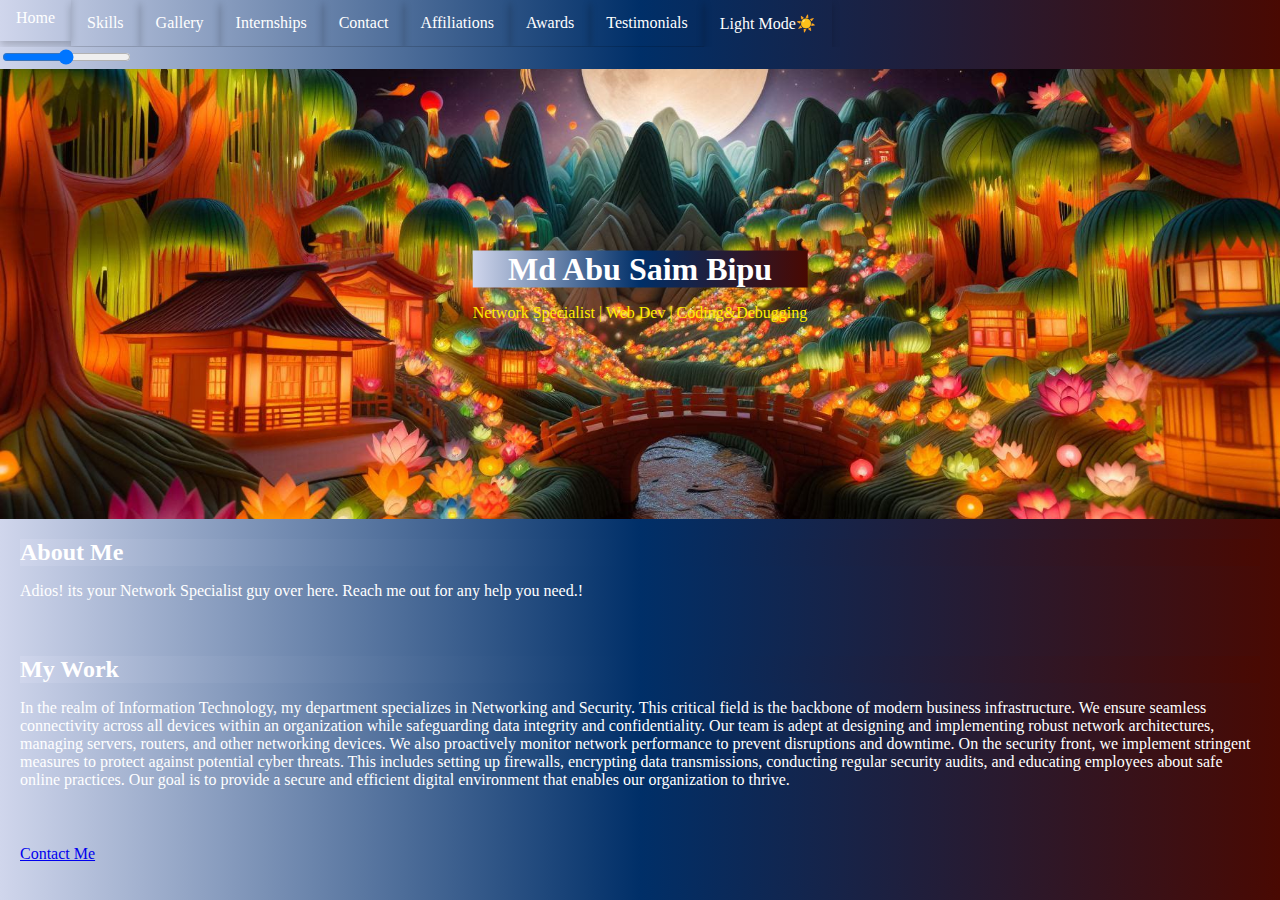
==== index.html @ 4f57c78b "Update and rename home.html to index.html" ====
<!DOCTYPE html>
<html lang="en">
<head>
<meta charset="UTF-8">
<meta name="viewport" content="width=device-width, initial-scale=1.0">
<title>Personal Portfolio</title>
<link rel="stylesheet" href="home.css">
</head>
<body>
<div class="navbar">
  <a href="home.html">Home</a>
  <a href="skills.html">Skills</a>
  <a href="gallery.html">Gallery</a>
  <a href="internships.html">Internships</a>
  <a href="contact.html">Contact</a>
  <a href="Affiliations.html">Affiliations</a>
  <a href="awards.html">Awards</a>
  <a href="testimonials.html">Testimonials</a>
  <a href="lightmode.html">Light Mode☀️</a>
</div>
<div class="slidecontainer">
  <input type="range" min="1" max="100" value="50" class="slider" id="myRange">
</div>
  <div class="hero-image">
    <div class="hero-text">
      <h1>Md Abu Saim Bipu</h1>
      <p>Network Specialist | Web Dev | Coding&Debugging</p>
    </div>
  </div>
  <section id="about">
    <h2>About Me</h2>
    <p>Adios!
      its your Network Specialist guy over here.
    Reach me out for any help you need.!</p>
  </section>
  <section id="portfolio">
    <h2>My Work</h2>
    <p>In the realm of Information Technology, my department specializes in Networking and Security. This critical field is the backbone of modern business infrastructure. We ensure seamless connectivity across all devices within an organization while safeguarding data integrity and confidentiality. Our team is adept at designing and implementing robust network architectures, managing servers, routers, and other networking devices. We also proactively monitor network performance to prevent disruptions and downtime. On the security front, we implement stringent measures to protect against potential cyber threats. This includes setting up firewalls, encrypting data transmissions, conducting regular security audits, and educating employees about safe online practices. Our goal is to provide a secure and efficient digital environment that enables our organization to thrive.</p>
  </section>
  <section id="contact">
    <a href="contact.html">Contact Me</a>  
  </section>
  </body>
  </html>
---- home.css ----
body,.navbar,h1,h2 {
    margin: 0;
    padding: 0;
    font-family: 'Quicksand';
    color: rgb(255, 255, 255);
    background: linear-gradient(to right, rgb(208, 214, 236), rgb(0, 47, 104), rgb(73, 9, 2));
  }
  
  
  .navbar {
    overflow: hidden;
    background-color: #ffffff;
  }
  
  .navbar a {
    float: left;
    display: block;
    color: white;
    text-align: center;
    padding: 14px 16px;
    text-decoration: none;
    transition: transform 0.3s;
    box-shadow: 0 4px 8px 0 rgba(0,0,0,0.2);
  }
  
  .navbar a:hover {
    transform: translateY(-5px);
  }
  

  .hero-image {
    background-image: url('Designer.png'); /* Add your hero image here */
    height: 50vh;
    background-position: center;
    background-repeat: no-repeat;
    background-size: cover;
    position: relative;
  }
  
  .hero-text {
    text-align: center;
    position: absolute;
    top: 50%;
    left: 50%;
    transform: translate(-50%, -50%);
    color: rgb(255, 238, 0);
  }
  
 
  @media screen and (max-width: 600px) {
    .navbar a {
      float: none;
      display: block;
      text-align: left;
    }
  }
  

  h1, h2 {
    font-family: Georgia, 'Times New Roman', Times, serif;
  }
  

  #about {
    padding: 20px;
  }
  

  #portfolio {
    padding: 20px;
  }
  
 
  #contact {
    padding: 20px;
  }

button {
  background-color: #4CAF50; /* Green */
  border: none;
  color: white;
  padding: 15px 32px;
  text-align: center;
  text-decoration: none;
  display: inline-block;
  font-size: 16px;
  margin: 4px 2px;
  cursor: pointer;
}

button:hover {
  background-color: #45a049;
}
button:active{
  background-color: aqua;
}
button:enabled{
  body,.navbar,h1,h2 {
    margin: 0;
    padding: 0;
    font-family: 'Times New Roman', Times, serif;
    color: black;
    background: linear-gradient(to right, rgb(219, 237, 255), rgb(47, 129, 231), rgb(186, 82, 255));
  }
  
  .navbar {
    overflow: hidden;
    background-color: #b8b8b8;
  }
  
  .navbar a {
    float: left;
    display: block;
    color: rgb(0, 0, 0);
    text-align: center;
    padding: 14px 16px;
    text-decoration: none;
    transition: transform 0.3s;
    box-shadow: 0 4px 8px 0 rgba(0,0,0,0.2);
  }
  
  .navbar a:hover {
    transform: translateY(-5px);
  }

  .hero-image {
    background-image: url('Designer.png'); /* Add your hero image here */
    height: 50vh;
    background-position: center;
    background-repeat: no-repeat;
    background-size: cover;
    position: relative;
  }
  
  .hero-text {
    text-align: center;
    position: absolute;
    top: 50%;
    left: 50%;
    transform: translate(-50%, -50%);
    color: white;
  }
  

  @media screen and (max-width: 600px) {
    .navbar a {
      float: none;
      display: block;
      text-align: left;
    }
  }
  
  
  h1, h2 {
    font-family: Georgia, 'Times New Roman', Times, serif;
  }
  
  
  #about {
    padding: 20px;
  }
  

  #portfolio {
    padding: 20px;
  }
  

  #contact {
    padding: 20px;
  }
  
  .slidecontainer {
    width: 100%;
  }
  
  .slider {
    -webkit-animation: none;
    width: 100%;
    height: 25px;
    background: #d3d3d3;
    outline: none;
    opacity: 0.7;
    -webkit-transition: .2s;
    transition: opacity .2s;
  }
  
  .slider:hover {
    opacity: 1;
  }
  
  .slider::-webkit-slider-thumb {
    -webkit-appearance: none;
    appearance: none;
    width: 25px;
    height: 25px;
    background: #04AA6D;
    cursor: pointer;
  }
  
  .slider::-moz-range-thumb {
    width: 25px;
    height: 25px;
    background: #04AA6D;
    cursor: pointer;  
  }
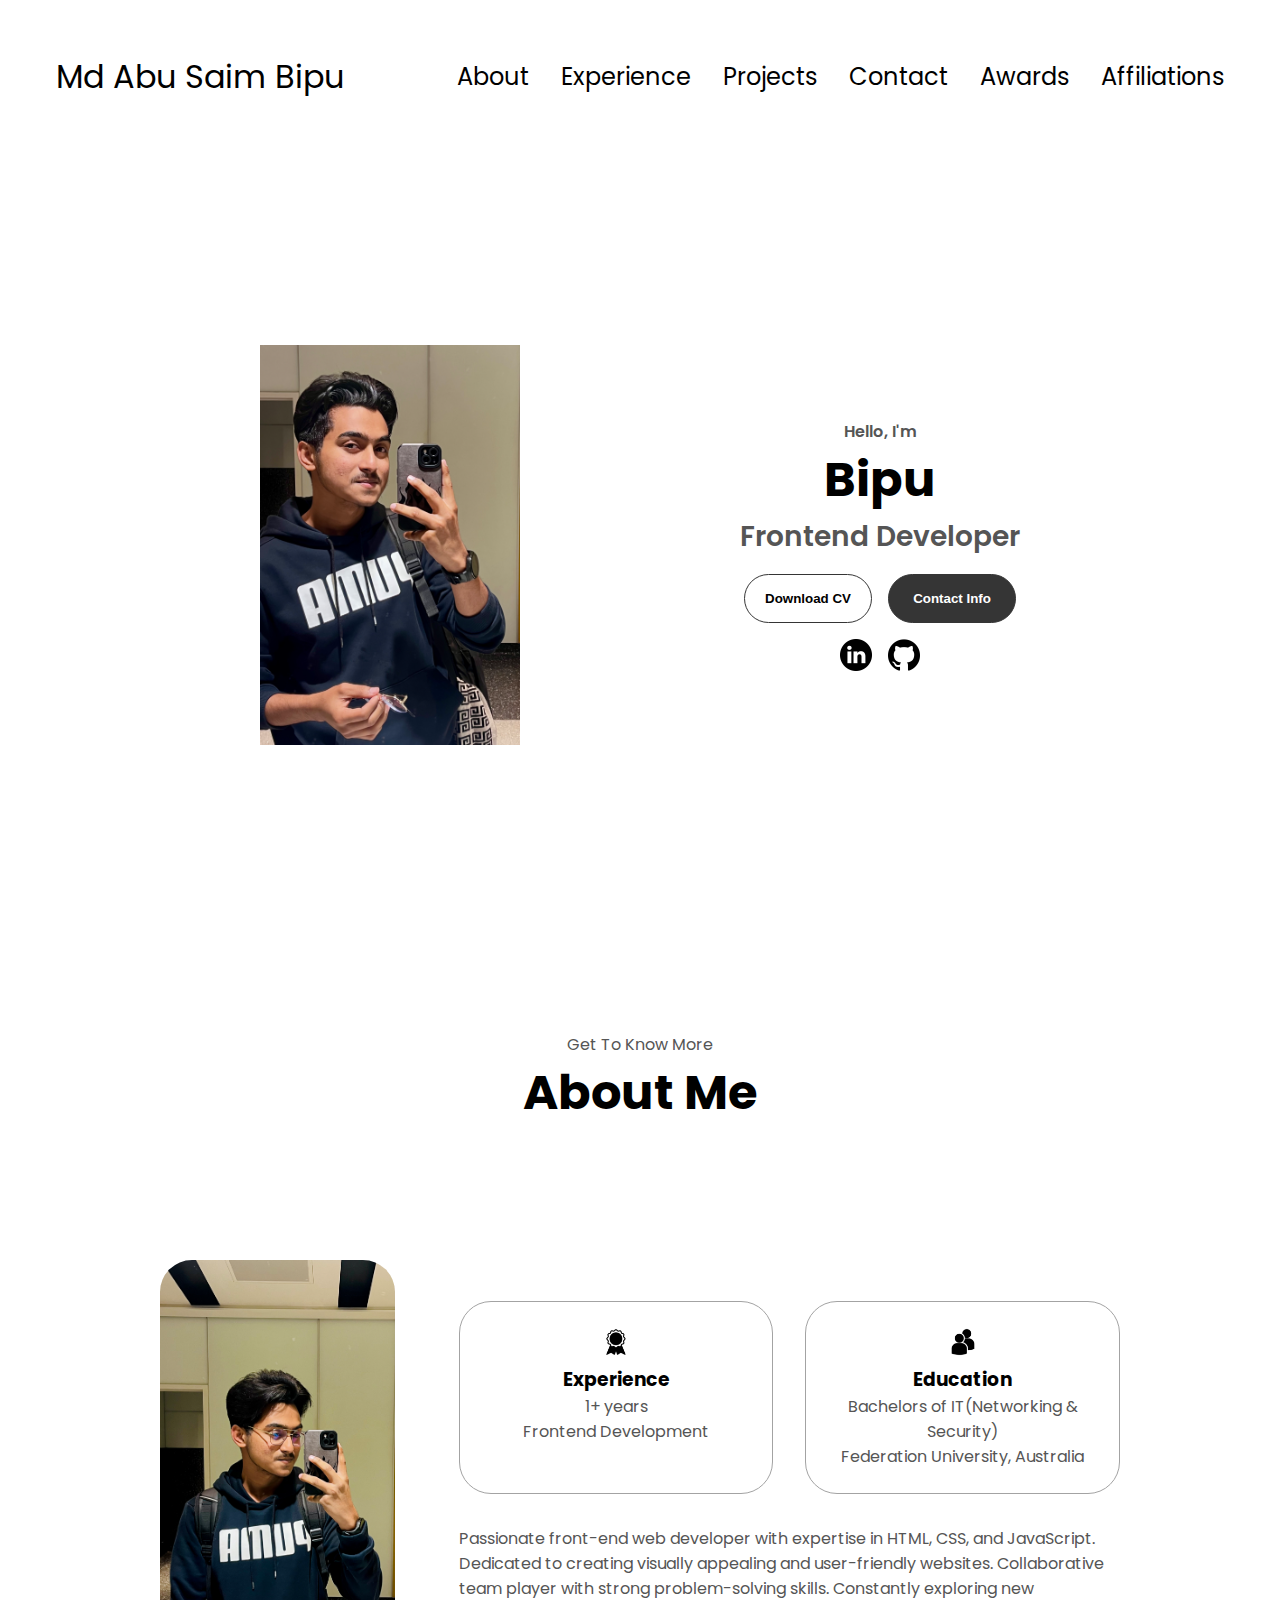
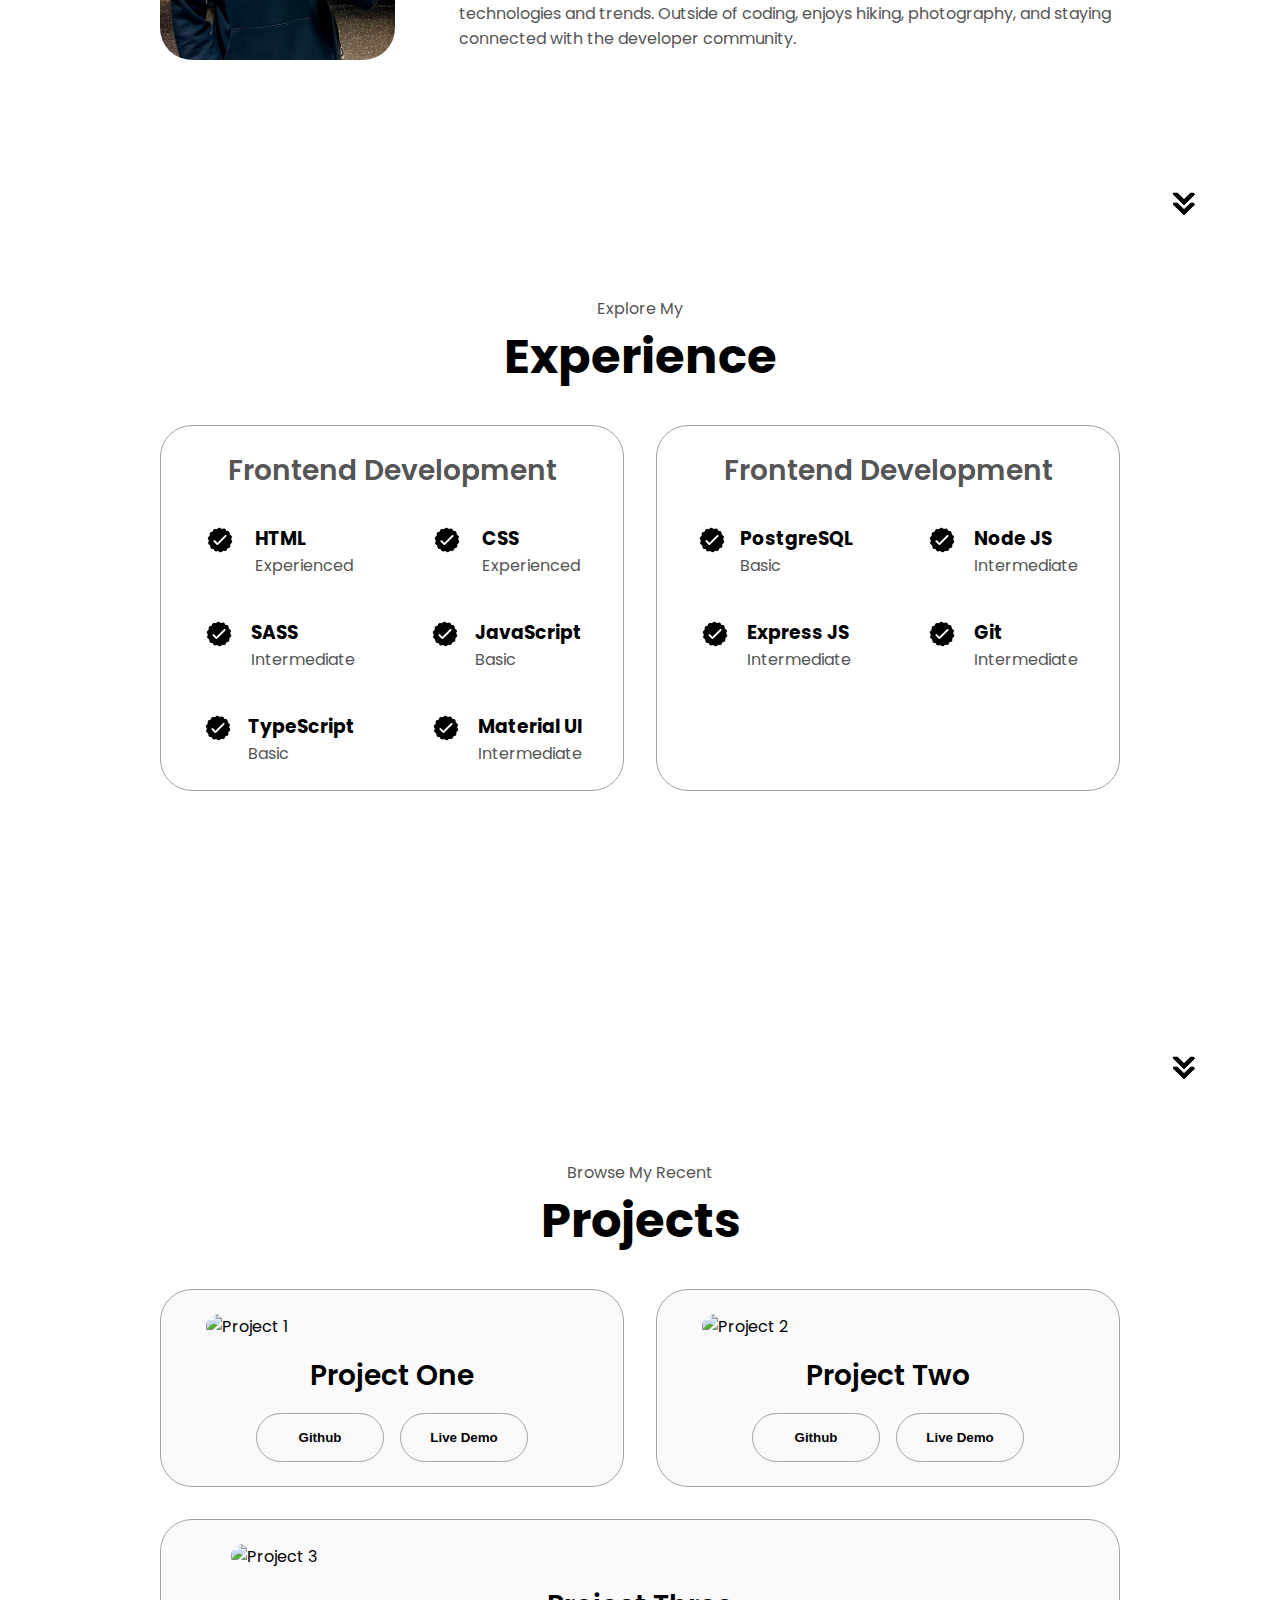
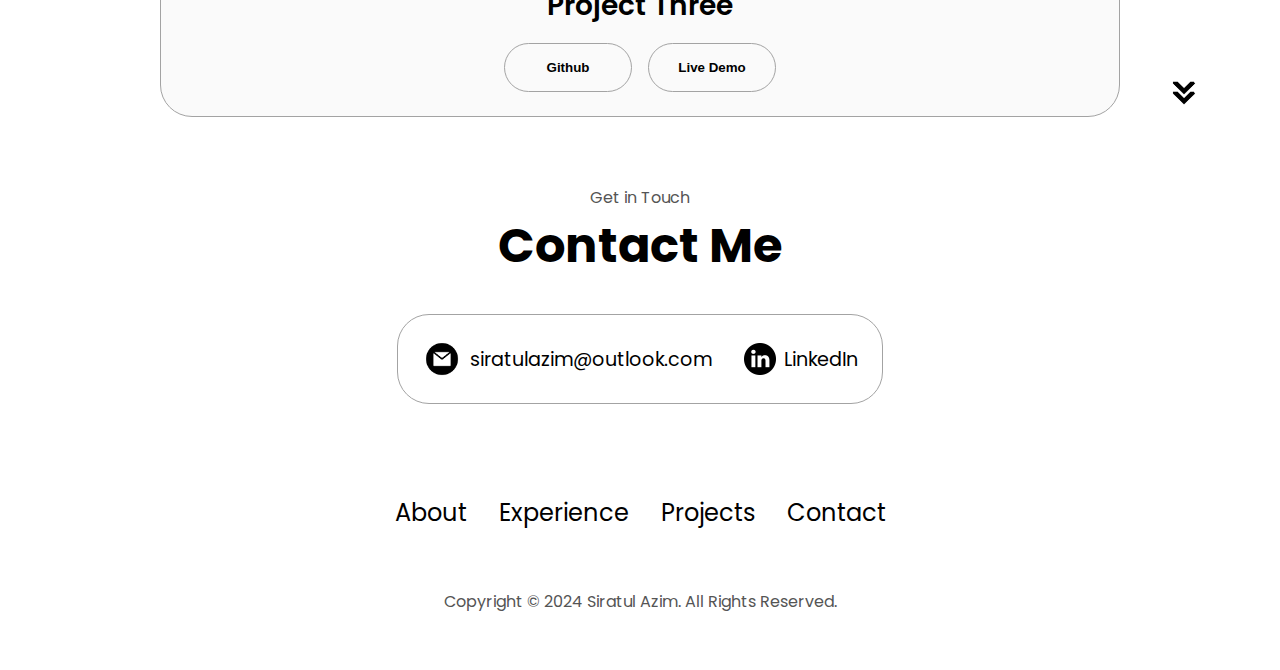
==== commit beb139a5: "Update index.html" ====
--- a/index.html
+++ b/index.html
@@ -1,44 +1,383 @@
 <!DOCTYPE html>
 <html lang="en">
-<head>
-<meta charset="UTF-8">
-<meta name="viewport" content="width=device-width, initial-scale=1.0">
-<title>Personal Portfolio</title>
-<link rel="stylesheet" href="home.css">
-</head>
-<body>
-<div class="navbar">
-  <a href="home.html">Home</a>
-  <a href="skills.html">Skills</a>
-  <a href="gallery.html">Gallery</a>
-  <a href="internships.html">Internships</a>
-  <a href="contact.html">Contact</a>
-  <a href="Affiliations.html">Affiliations</a>
-  <a href="awards.html">Awards</a>
-  <a href="testimonials.html">Testimonials</a>
-  <a href="lightmode.html">Light Mode☀️</a>
-</div>
-<div class="slidecontainer">
-  <input type="range" min="1" max="100" value="50" class="slider" id="myRange">
-</div>
-  <div class="hero-image">
-    <div class="hero-text">
-      <h1>Md Abu Saim Bipu</h1>
-      <p>Network Specialist | Web Dev | Coding&Debugging</p>
-    </div>
-  </div>
-  <section id="about">
-    <h2>About Me</h2>
-    <p>Adios!
-      its your Network Specialist guy over here.
-    Reach me out for any help you need.!</p>
-  </section>
-  <section id="portfolio">
-    <h2>My Work</h2>
-    <p>In the realm of Information Technology, my department specializes in Networking and Security. This critical field is the backbone of modern business infrastructure. We ensure seamless connectivity across all devices within an organization while safeguarding data integrity and confidentiality. Our team is adept at designing and implementing robust network architectures, managing servers, routers, and other networking devices. We also proactively monitor network performance to prevent disruptions and downtime. On the security front, we implement stringent measures to protect against potential cyber threats. This includes setting up firewalls, encrypting data transmissions, conducting regular security audits, and educating employees about safe online practices. Our goal is to provide a secure and efficient digital environment that enables our organization to thrive.</p>
-  </section>
-  <section id="contact">
-    <a href="contact.html">Contact Me</a>  
-  </section>
+  <head>
+    <meta charset="UTF-8" />
+    <meta http-equiv="X-UA-Compatible" content="IE=edge" />
+    <meta name="viewport" content="width=device-width, initial-scale=1.0" />
+    <title>My Portfolio</title>
+    <link rel="stylesheet" href="style.css" />
+    <link rel="stylesheet" href="mediaqueries.css" />
+  </head>
+  <body>
+    <nav id="desktop-nav">
+      <div class="logo">Md Abu Saim Bipu</div>
+      <div>
+        <ul class="nav-links">
+          <li><a href="#about">About</a></li>
+          <li><a href="#experience">Experience</a></li>
+          <li><a href="#projects">Projects</a></li>
+          <li><a href="#contact">Contact</a></li>
+          <li><a href="Awards">Awards</a></li>
+          <li><a href="Affiliations">Affiliations</a></li>
+        </ul>
+      </div>
+    </nav>
+    <nav id="hamburger-nav">
+      <div class="logo">Md Abu Saim Bipu</div>
+      <div class="hamburger-menu">
+        <div class="hamburger-icon" onclick="toggleMenu()">
+          <span></span>
+          <span></span>
+          <span></span>
+        </div>
+        <div class="menu-links">
+          <li><a href="#about" onclick="toggleMenu()">About</a></li>
+          <li><a href="#experience" onclick="toggleMenu()">Experience</a></li>
+          <li><a href="#projects" onclick="toggleMenu()">Projects</a></li>
+          <sli><a href="#contact" onclick="toggleMenu()">Contact</a></li>
+          <sli><a href="#affiliations" onclick="toggleMenu()">Affiliations</a></li>
+        </div>
+      </div>
+    </nav>
+    <section id="profile"> 
+      <div class="section__pic-container">
+        <img src="./assets/profile-pic.png" alt="John Doe profile picture" />
+      </div>
+      <div class="section__text">
+        <p class="section__text__p1">Hello, I'm</p>
+        <h1 class="title">Bipu</h1>
+        <p class="section__text__p2">Frontend Developer</p>
+        <div class="btn-container">
+          <button
+            class="btn btn-color-2"
+            onclick="window.open('./assets/resume-example.pdf')"
+          >
+            Download CV
+          </button>
+          <button class="btn btn-color-1" onclick="location.href='./#contact'">
+            Contact Info
+          </button>
+        </div>
+        <div id="socials-container">
+          <img
+            src="./assets/linkedin.png"
+            alt="My LinkedIn profile"
+            class="icon"
+            onclick="location.href='https://linkedin.com/'"
+          />
+          <img
+            src="./assets/github.png"
+            alt="My Github profile"
+            class="icon"
+            onclick="location.href='https://github.com/'"
+          />
+        </div>
+      </div>
+    </section>
+    <section id="about">
+      <p class="section__text__p1">Get To Know More</p>
+      <h1 class="title">About Me</h1>
+      <div class="section-container">
+        <div class="section__pic-container">
+          <img
+            src="./assets/about-pic.png"
+            alt="Profile picture"
+            class="about-pic"
+          />
+        </div>
+        <div class="about-details-container">
+          <div class="about-containers">
+            <div class="details-container">
+              <img
+                src="./assets/experience.png"
+                alt="Experience icon"
+                class="icon"
+              />
+              <h3>Experience</h3>
+              <p>1+ years <br />Frontend Development</p>
+            </div>
+            <div class="details-container">
+              <img
+                src="./assets/education.png"
+                alt="Education icon"
+                class="icon"
+              />
+              <h3>Education</h3>
+              <p>Bachelors of IT(Networking & Security)<br />Federation University, Australia</p>
+            </div>
+          </div>
+          <div class="text-container">
+            <p>
+              Passionate front-end web developer with expertise in HTML, CSS, and JavaScript. 
+              Dedicated to creating visually appealing and user-friendly websites. Collaborative team 
+              player with strong problem-solving skills. Constantly exploring new technologies and trends. 
+              Outside of coding, enjoys hiking, photography, and staying connected with the developer community.
+            </p>
+          </div>
+        </div>
+      </div>
+      <img
+        src="./assets/arrow.png"
+        alt="Arrow icon"
+        class="icon arrow"
+        onclick="location.href='./#experience'"
+      />
+    </section>
+    <section id="experience">
+      <p class="section__text__p1">Explore My</p>
+      <h1 class="title">Experience</h1>
+      <div class="experience-details-container">
+        <div class="about-containers">
+          <div class="details-container">
+            <h2 class="experience-sub-title">Frontend Development</h2>
+            <div class="article-container">
+              <article>
+                <img
+                  src="./assets/checkmark.png"
+                  alt="Experience icon"
+                  class="icon"
+                />
+                <div>
+                  <h3>HTML</h3>
+                  <p>Experienced</p>
+                </div>
+              </article>
+              <article>
+                <img
+                  src="./assets/checkmark.png"
+                  alt="Experience icon"
+                  class="icon"
+                />
+                <div>
+                  <h3>CSS</h3>
+                  <p>Experienced</p>
+                </div>
+              </article>
+              <article>
+                <img
+                  src="./assets/checkmark.png"
+                  alt="Experience icon"
+                  class="icon"
+                />
+                <div>
+                  <h3>SASS</h3>
+                  <p>Intermediate</p>
+                </div>
+              </article>
+              <article>
+                <img
+                  src="./assets/checkmark.png"
+                  alt="Experience icon"
+                  class="icon"
+                />
+                <div>
+                  <h3>JavaScript</h3>
+                  <p>Basic</p>
+                </div>
+              </article>
+              <article>
+                <img
+                  src="./assets/checkmark.png"
+                  alt="Experience icon"
+                  class="icon"
+                />
+                <div>
+                  <h3>TypeScript</h3>
+                  <p>Basic</p>
+                </div>
+              </article>
+              <article>
+                <img
+                  src="./assets/checkmark.png"
+                  alt="Experience icon"
+                  class="icon"
+                />
+                <div>
+                  <h3>Material UI</h3>
+                  <p>Intermediate</p>
+                </div>
+              </article>
+            </div>
+          </div>
+          <div class="details-container">
+            <h2 class="experience-sub-title">Frontend Development</h2>
+            <div class="article-container">
+              <article>
+                <img
+                  src="./assets/checkmark.png"
+                  alt="Experience icon"
+                  class="icon"
+                />
+                <div>
+                  <h3>PostgreSQL</h3>
+                  <p>Basic</p>
+                </div>
+              </article>
+              <article>
+                <img
+                  src="./assets/checkmark.png"
+                  alt="Experience icon"
+                  class="icon"
+                />
+                <div>
+                  <h3>Node JS</h3>
+                  <p>Intermediate</p>
+                </div>
+              </article>
+              <article>
+                <img
+                  src="./assets/checkmark.png"
+                  alt="Experience icon"
+                  class="icon"
+                />
+                <div>
+                  <h3>Express JS</h3>
+                  <p>Intermediate</p>
+                </div>
+              </article>
+              <article>
+                <img
+                  src="./assets/checkmark.png"
+                  alt="Experience icon"
+                  class="icon"
+                />
+                <div>
+                  <h3>Git</h3>
+                  <p>Intermediate</p>
+                </div>
+              </article>
+            </div>
+          </div>
+        </div>
+      </div>
+      <img
+        src="./assets/arrow.png"
+        alt="Arrow icon"
+        class="icon arrow"
+        onclick="location.href='./#projects'"
+      />
+    </section>
+    <section id="projects">
+      <p class="section__text__p1">Browse My Recent</p>
+      <h1 class="title">Projects</h1>
+      <div class="experience-details-container">
+        <div class="about-containers">
+          <div class="details-container color-container">
+            <div class="article-container">
+              <img
+                src="./assets/project-1.png"
+                alt="Project 1"
+                class="project-img"
+              />
+            </div>
+            <h2 class="experience-sub-title project-title">Project One</h2>
+            <div class="btn-container">
+              <button
+                class="btn btn-color-2 project-btn"
+                onclick="location.href='https://github.com/'"
+              >
+                Github
+              </button>
+              <button
+                class="btn btn-color-2 project-btn"
+                onclick="location.href='https://github.com/Siratul-Azim'"
+              >
+                Live Demo
+              </button>
+            </div>
+          </div>
+          <div class="details-container color-container">
+            <div class="article-container">
+              <img
+                src="./assets/project-2.png"
+                alt="Project 2"
+                class="project-img"
+              />
+            </div>
+            <h2 class="experience-sub-title project-title">Project Two</h2>
+            <div class="btn-container">
+              <button
+                class="btn btn-color-2 project-btn"
+                onclick="location.href='https://github.com/'"
+              >
+                Github
+              </button>
+              <button
+                class="btn btn-color-2 project-btn"
+                onclick="location.href='https://github.com/'"
+              >
+                Live Demo
+              </button>
+            </div>
+          </div>
+          <div class="details-container color-container">
+            <div class="article-container">
+              <img
+                src="./assets/project-3.png"
+                alt="Project 3"
+                class="project-img"
+              />
+            </div>
+            <h2 class="experience-sub-title project-title">Project Three</h2>
+            <div class="btn-container">
+              <button
+                class="btn btn-color-2 project-btn"
+                onclick="location.href='https://github.com/'"
+              >
+                Github
+              </button>
+              <button
+                class="btn btn-color-2 project-btn"
+                onclick="location.href='https://github.com/'"
+              >
+                Live Demo
+              </button>
+            </div>
+          </div>
+        </div>
+      </div>
+      <img
+        src="./assets/arrow.png"
+        alt="Arrow icon"
+        class="icon arrow"
+        onclick="location.href='./#contact'"
+      />
+    </section>
+    <section id="contact">
+      <p class="section__text__p1">Get in Touch</p>
+      <h1 class="title">Contact Me</h1>
+      <div class="contact-info-upper-container">
+        <div class="contact-info-container">
+          <img
+            src="./assets/email.png"
+            alt="Email icon"
+            class="icon contact-icon email-icon"
+          />
+          <p><a href="mailto:examplemail@gmail.com">siratulazim@outlook.com</a></p>
+        </div>
+        <div class="contact-info-container">
+          <img
+            src="./assets/linkedin.png"
+            alt="LinkedIn icon"
+            class="icon contact-icon"
+          />
+          <p><a href="https://www.linkedin.com/in/siratul-azim/">LinkedIn</a></p>
+        </div>
+      </div>
+    </section>
+    <footer>
+      <nav>
+        <div class="nav-links-container">
+          <ul class="nav-links">
+            <li><a href="#about">About</a></li>
+            <li><a href="#experience">Experience</a></li>
+            <li><a href="#projects">Projects</a></li>
+            <li><a href="#contact">Contact</a></li>
+          </ul>
+        </div>
+      </nav>
+      <p>Copyright &#169; 2024 Siratul Azim. All Rights Reserved.</p>
+    </footer>
+    <script src="script.js"></script>
   </body>
-  </html>
+</html>
--- a/style.css
+++ b/style.css
@@ -0,0 +1,432 @@
+/* GENERAL */
+
+@import url("https://fonts.googleapis.com/css2?family=Poppins:wght@300;400;500;600&display=swap");
+
+* {
+  margin: 0;
+  padding: 0;
+}
+
+body {
+  font-family: "Poppins", sans-serif;
+}
+
+html {
+  scroll-behavior: smooth;
+}
+
+p {
+  color: rgb(85, 85, 85);
+}
+
+/* TRANSITION */
+
+a,
+.btn {
+  transition: all 300ms ease;
+}
+
+/* DESKTOP NAV */
+
+nav,
+.nav-links {
+  display: flex;
+}
+
+nav {
+  justify-content: space-around;
+  align-items: center;
+  height: 17vh;
+}
+
+.nav-links {
+  gap: 2rem;
+  list-style: none;
+  font-size: 1.5rem;
+}
+
+a {
+  color: black;
+  text-decoration: none;
+  text-decoration-color: white;
+}
+
+a:hover {
+  color: grey;
+  text-decoration: underline;
+  text-underline-offset: 1rem;
+  text-decoration-color: rgb(181, 181, 181);
+}
+
+.logo {
+  font-size: 2rem;
+}
+
+.logo:hover {
+  cursor: default;
+}
+
+/* HAMBURGER MENU */
+
+#hamburger-nav {
+  display: none;
+}
+
+.hamburger-menu {
+  position: relative;
+  display: inline-block;
+}
+
+.hamburger-icon {
+  display: flex;
+  flex-direction: column;
+  justify-content: space-between;
+  height: 24px;
+  width: 30px;
+  cursor: pointer;
+}
+
+.hamburger-icon span {
+  width: 100%;
+  height: 2px;
+  background-color: black;
+  transition: all 0.3 ease-in-out;
+}
+
+.menu-links {
+  position: absolute;
+  top: 100%;
+  right: 0;
+  background-color: white;
+  width: fit-content;
+  max-height: 0;
+  overflow: hidden;
+  transition: all 0.3 ease-in-out;
+}
+
+.menu-links a {
+  display: block;
+  padding: 10px;
+  text-align: center;
+  font-size: 1.5rem;
+  color: black;
+  text-decoration: none;
+  transition: all 0.3 ease-in-out;
+}
+
+.menu-links li {
+  list-style: none;
+}
+
+.menu-links.open {
+  max-height: 300px;
+}
+
+.hamburger-icon.open span:first-child {
+  transform: rotate(45deg) translate(10px, 5px);
+}
+
+.hamburger-icon.open span:nth-child(2) {
+  opacity: 0;
+}
+
+.hamburger-icon.open span:last-child {
+  transform: rotate(-45deg) translate(10px, -5px);
+}
+
+.hamburger-icon span:first-child {
+  transform: none;
+}
+
+.hamburger-icon span:first-child {
+  opacity: 1;
+}
+
+.hamburger-icon span:first-child {
+  transform: none;
+}
+
+/* SECTIONS */
+
+section {
+  padding-top: 4vh;
+  height: 96vh;
+  margin: 0 10rem;
+  box-sizing: border-box;
+  min-height: fit-content;
+}
+
+.section-container {
+  display: flex;
+}
+
+/* PROFILE SECTION */
+
+#profile {
+  display: flex;
+  justify-content: center;
+  gap: 5rem;
+  height: 80vh;
+}
+
+.section__pic-container {
+  display: flex;
+  height: 400px;
+  width: 400px;
+  margin: auto 0;
+}
+
+.section__text {
+  align-self: center;
+  text-align: center;
+}
+
+.section__text p {
+  font-weight: 600;
+}
+
+.section__text__p1 {
+  text-align: center;
+}
+
+.section__text__p2 {
+  font-size: 1.75rem;
+  margin-bottom: 1rem;
+}
+
+.title {
+  font-size: 3rem;
+  text-align: center;
+}
+
+#socials-container {
+  display: flex;
+  justify-content: center;
+  margin-top: 1rem;
+  gap: 1rem;
+}
+
+/* ICONS */
+
+.icon {
+  cursor: pointer;
+  height: 2rem;
+}
+
+/* BUTTONS */
+
+.btn-container {
+  display: flex;
+  justify-content: center;
+  gap: 1rem;
+}
+
+.btn {
+  font-weight: 600;
+  transition: all 300ms ease;
+  padding: 1rem;
+  width: 8rem;
+  border-radius: 2rem;
+}
+
+.btn-color-1,
+.btn-color-2 {
+  border: rgb(53, 53, 53) 0.1rem solid;
+}
+
+.btn-color-1:hover,
+.btn-color-2:hover {
+  cursor: pointer;
+}
+
+.btn-color-1,
+.btn-color-2:hover {
+  background: rgb(53, 53, 53);
+  color: white;
+}
+
+.btn-color-1:hover {
+  background: rgb(0, 0, 0);
+}
+
+.btn-color-2 {
+  background: none;
+}
+
+.btn-color-2:hover {
+  border: rgb(255, 255, 255) 0.1rem solid;
+}
+
+.btn-container {
+  gap: 1rem;
+}
+
+/* ABOUT SECTION */
+
+#about {
+  position: relative;
+}
+
+.about-containers {
+  gap: 2rem;
+  margin-bottom: 2rem;
+  margin-top: 2rem;
+}
+
+.about-details-container {
+  justify-content: center;
+  flex-direction: column;
+}
+
+.about-containers,
+.about-details-container {
+  display: flex;
+}
+
+.about-pic {
+  border-radius: 2rem;
+}
+
+.arrow {
+  position: absolute;
+  right: -5rem;
+  bottom: 2.5rem;
+}
+
+.details-container {
+  padding: 1.5rem;
+  flex: 1;
+  background: white;
+  border-radius: 2rem;
+  border: rgb(53, 53, 53) 0.1rem solid;
+  border-color: rgb(163, 163, 163);
+  text-align: center;
+}
+
+.section-container {
+  gap: 4rem;
+  height: 80%;
+}
+
+.section__pic-container {
+  height: 400px;
+  width: 400px;
+  margin: auto 0;
+}
+
+/* EXPERIENCE SECTION */
+
+#experience {
+  position: relative;
+}
+
+.experience-sub-title {
+  color: rgb(85, 85, 85);
+  font-weight: 600;
+  font-size: 1.75rem;
+  margin-bottom: 2rem;
+}
+
+.experience-details-container {
+  display: flex;
+  justify-content: center;
+  flex-direction: column;
+}
+
+.article-container {
+  display: flex;
+  text-align: initial;
+  flex-wrap: wrap;
+  flex-direction: row;
+  gap: 2.5rem;
+  justify-content: space-around;
+}
+
+article {
+  display: flex;
+  width: 10rem;
+  justify-content: space-around;
+  gap: 0.5rem;
+}
+
+article .icon {
+  cursor: default;
+}
+
+/* PROJECTS SECTION */
+
+#projects {
+  position: relative;
+}
+
+.color-container {
+  border-color: rgb(163, 163, 163);
+  background: rgb(250, 250, 250);
+}
+
+.project-img {
+  border-radius: 2rem;
+  width: 90%;
+  height: 90%;
+}
+
+.project-title {
+  margin: 1rem;
+  color: black;
+}
+
+.project-btn {
+  color: black;
+  border-color: rgb(163, 163, 163);
+}
+
+/* CONTACT */
+
+#contact {
+  display: flex;
+  justify-content: center;
+  flex-direction: column;
+  height: 70vh;
+}
+
+.contact-info-upper-container {
+  display: flex;
+  justify-content: center;
+  border-radius: 2rem;
+  border: rgb(53, 53, 53) 0.1rem solid;
+  border-color: rgb(163, 163, 163);
+  background: (250, 250, 250);
+  margin: 2rem auto;
+  padding: 0.5rem;
+}
+
+.contact-info-container {
+  display: flex;
+  align-items: center;
+  justify-content: center;
+  gap: 0.5rem;
+  margin: 1rem;
+}
+
+.contact-info-container p {
+  font-size: larger;
+}
+
+.contact-icon {
+  cursor: default;
+}
+
+.email-icon {
+  height: 2.5rem;
+}
+
+/* FOOTER SECTION */
+
+footer {
+  height: 26vh;
+  margin: 0 1rem;
+}
+
+footer p {
+  text-align: center;
+}--- a/mediaqueries.css
+++ b/mediaqueries.css
@@ -0,0 +1,106 @@
+body{
+  background-color: rgb(255, 255, 255);
+}
+@media screen and (max-width: 1400px) {
+  #profile {
+    height: 83vh;
+    margin-bottom: 6rem;
+  }
+  .about-containers {
+    flex-wrap: wrap;
+  }
+  #contact,
+  #projects {
+    height: fit-content;
+  }
+}
+
+@media screen and (max-width: 1200px) {
+  #desktop-nav {
+    display: none;
+  }
+  #hamburger-nav {
+    display: flex;
+  }
+  #experience,
+  .experience-details-container {
+    margin-top: 2rem;
+  }
+  #profile,
+  .section-container {
+    display: block;
+  }
+  .arrow {
+    display: none;
+  }
+  section,
+  .section-container {
+    height: fit-content;
+  }
+  section {
+    margin: 0 5%;
+  }
+  .section__pic-container {
+    width: 275px;
+    height: 275px;
+    margin: 0 auto 2rem;
+  }
+  .about-containers {
+    margin-top: 0;
+  }
+}
+
+@media screen and (max-width: 600px) {
+  #contact,
+  footer {
+    height: 40vh;
+  }
+  #profile {
+    height: 83vh;
+    margin-bottom: 0;
+  }
+  article {
+    font-size: 1rem;
+  }
+  footer nav {
+    height: fit-content;
+    margin-bottom: 2rem;
+  }
+  .about-containers,
+  .contact-info-upper-container,
+  .btn-container {
+    flex-wrap: wrap;
+  }
+  .contact-info-container {
+    margin: 0;
+  }
+  .contact-info-container p,
+  .nav-links li a {
+    font-size: 1rem;
+  }
+  .experience-sub-title {
+    font-size: 1.25rem;
+  }
+  .logo {
+    font-size: 1.5rem;
+  }
+  .nav-links {
+    flex-direction: column;
+    gap: 0.5rem;
+    text-align: center;
+  }
+  .section__pic-container {
+    width: auto;
+    height: 46vw;
+    justify-content: center;
+  }
+  .section__text__p2 {
+    font-size: 1.25rem;
+  }
+  .title {
+    font-size: 2rem;
+  }
+  .text-container {
+    text-align: justify;
+  }
+}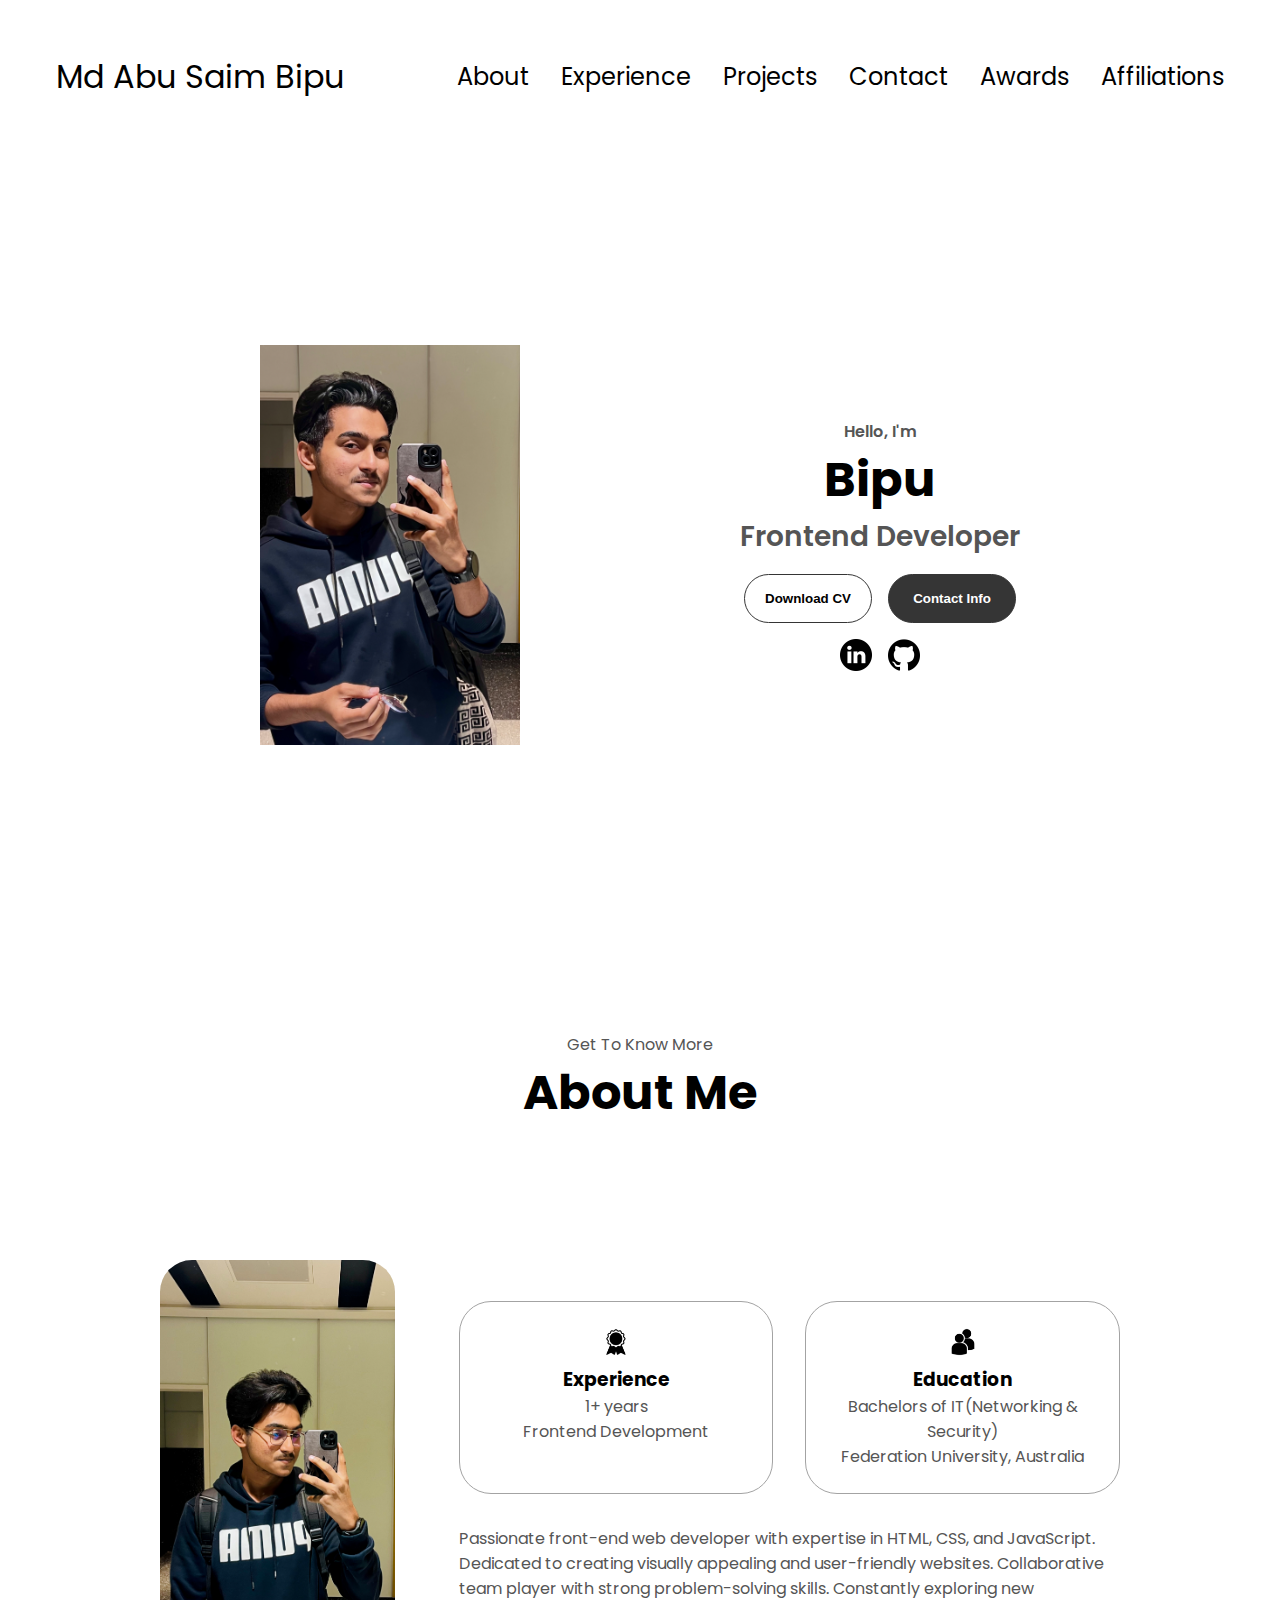
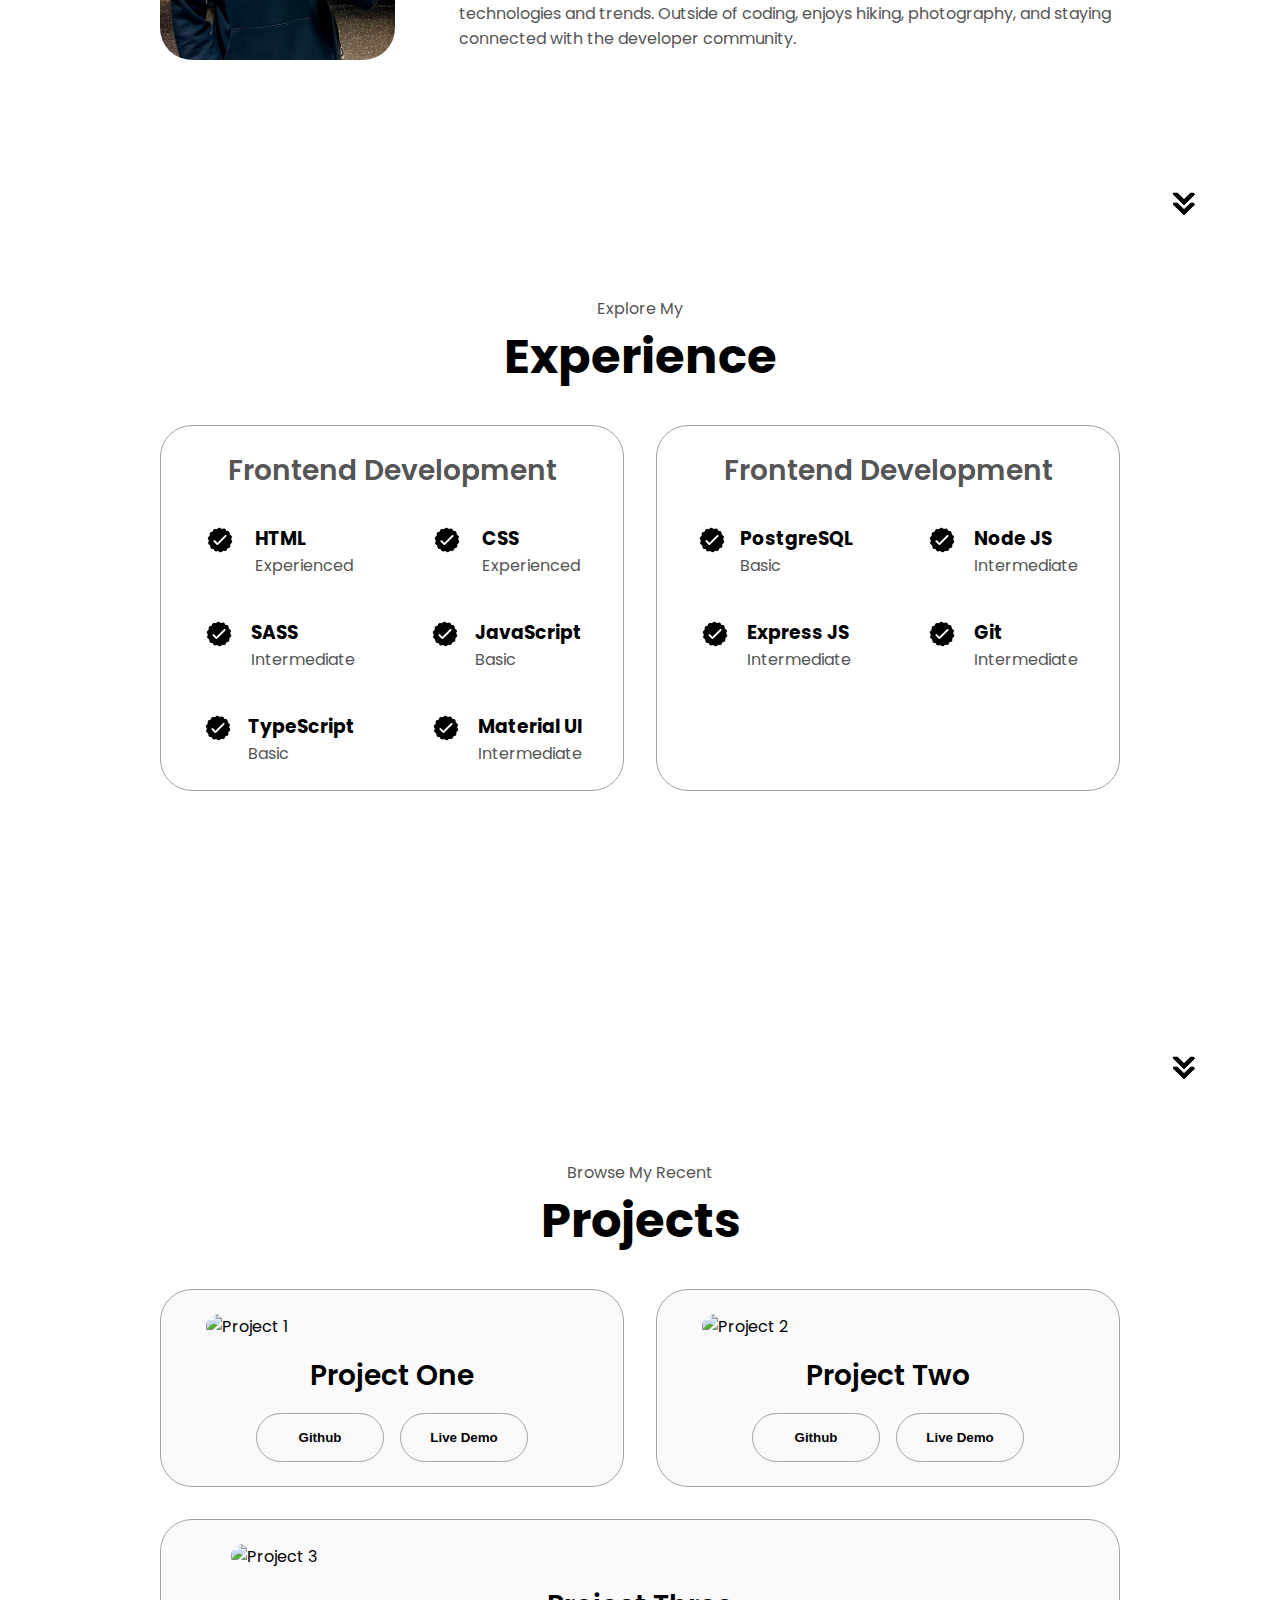
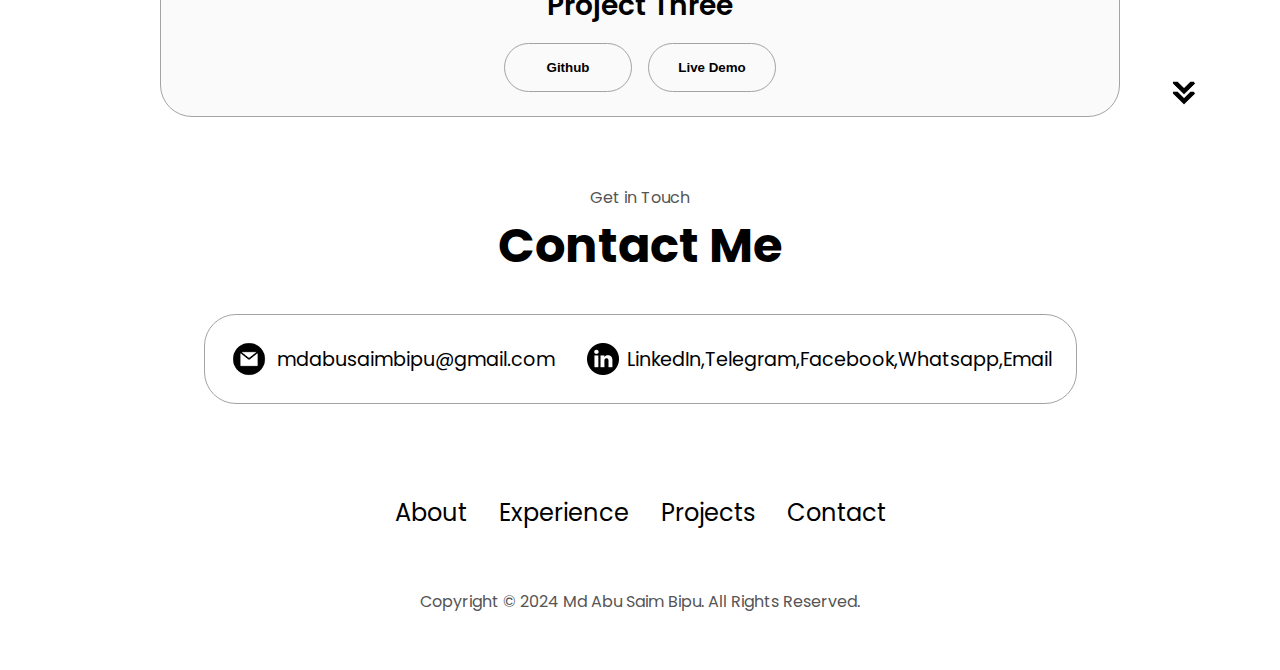
==== commit 6529b2e7: "Update index.html" ====
--- a/index.html
+++ b/index.html
@@ -353,7 +353,7 @@
             alt="Email icon"
             class="icon contact-icon email-icon"
           />
-          <p><a href="mailto:examplemail@gmail.com">siratulazim@outlook.com</a></p>
+          <p><a href="mailto:examplemail@gmail.com">mdabusaimbipu@gmail.com</a></p>
         </div>
         <div class="contact-info-container">
           <img
@@ -361,7 +361,7 @@
             alt="LinkedIn icon"
             class="icon contact-icon"
           />
-          <p><a href="https://www.linkedin.com/in/siratul-azim/">LinkedIn</a></p>
+          <p><a href="contact.html">LinkedIn,Telegram,Facebook,Whatsapp,Email</a></p>
         </div>
       </div>
     </section>
@@ -376,7 +376,7 @@
           </ul>
         </div>
       </nav>
-      <p>Copyright &#169; 2024 Siratul Azim. All Rights Reserved.</p>
+      <p>Copyright &#169; 2024 Md Abu Saim Bipu. All Rights Reserved.</p>
     </footer>
     <script src="script.js"></script>
   </body>
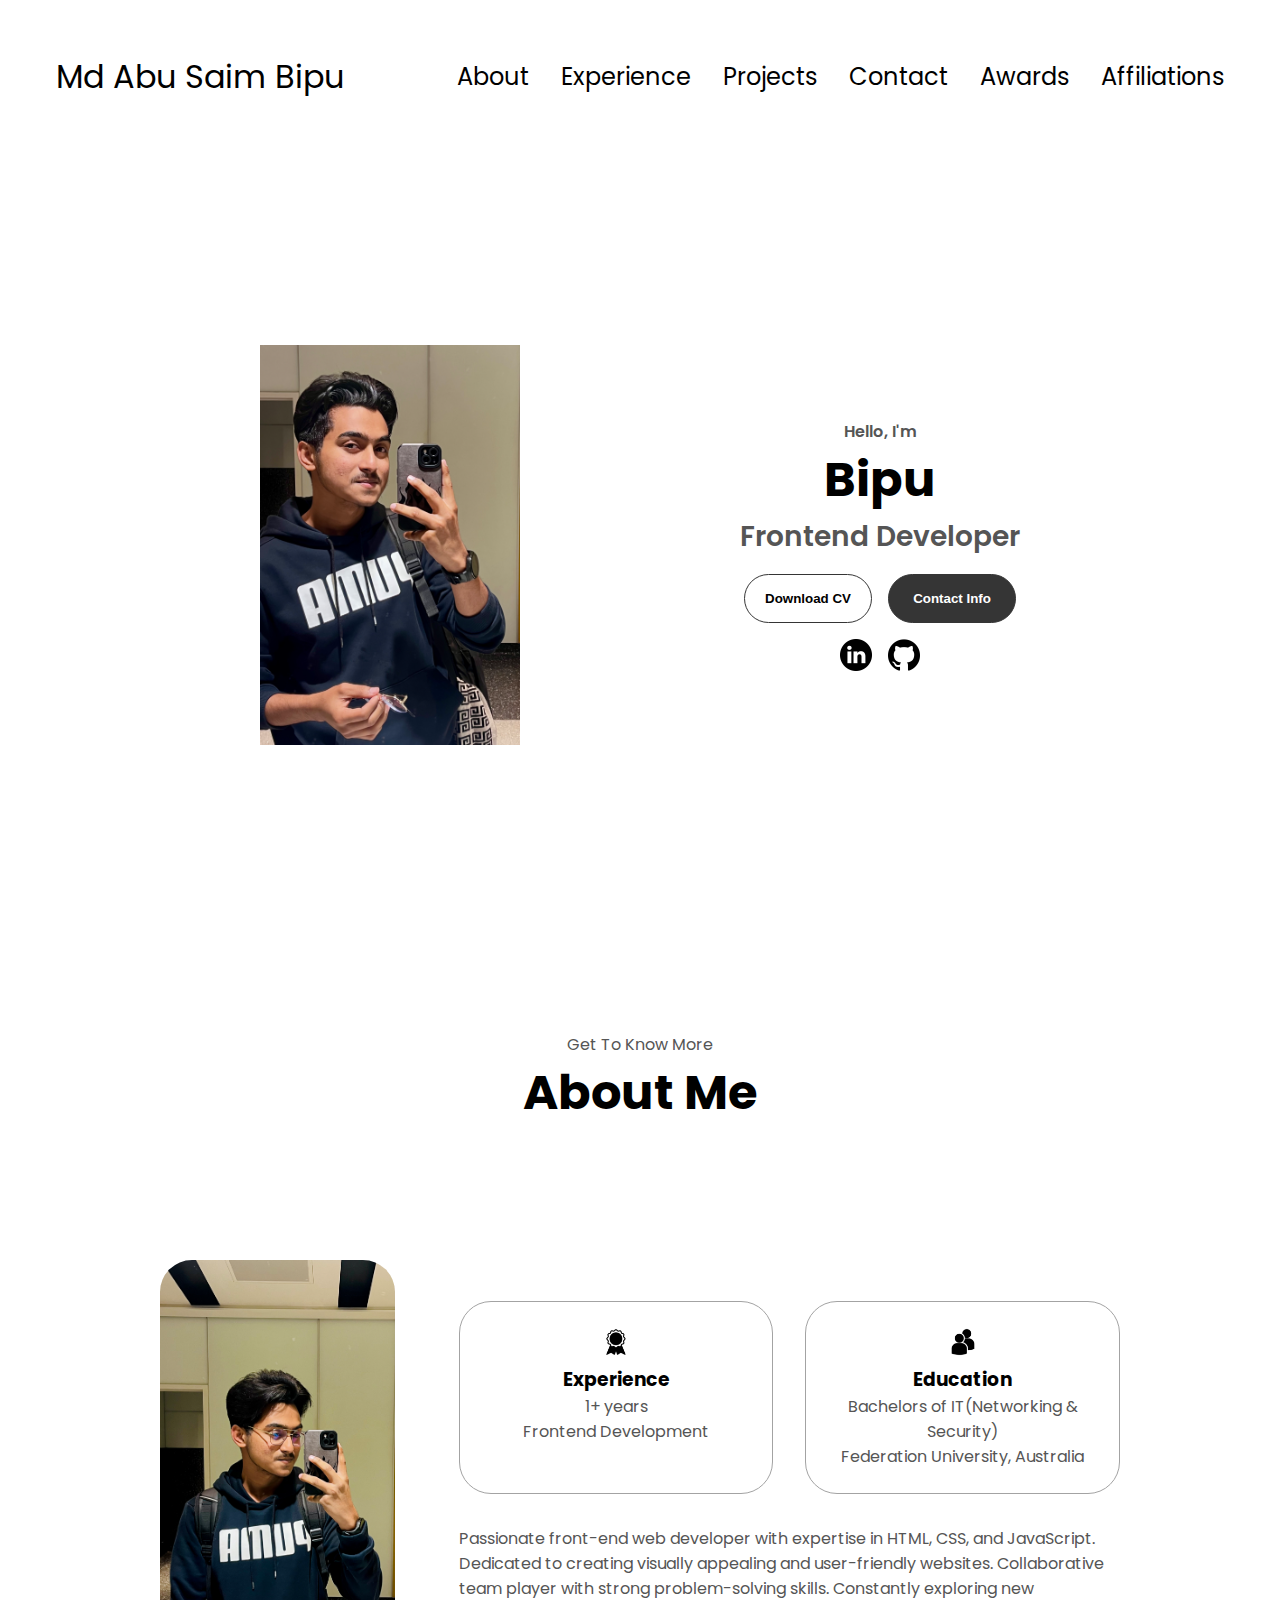
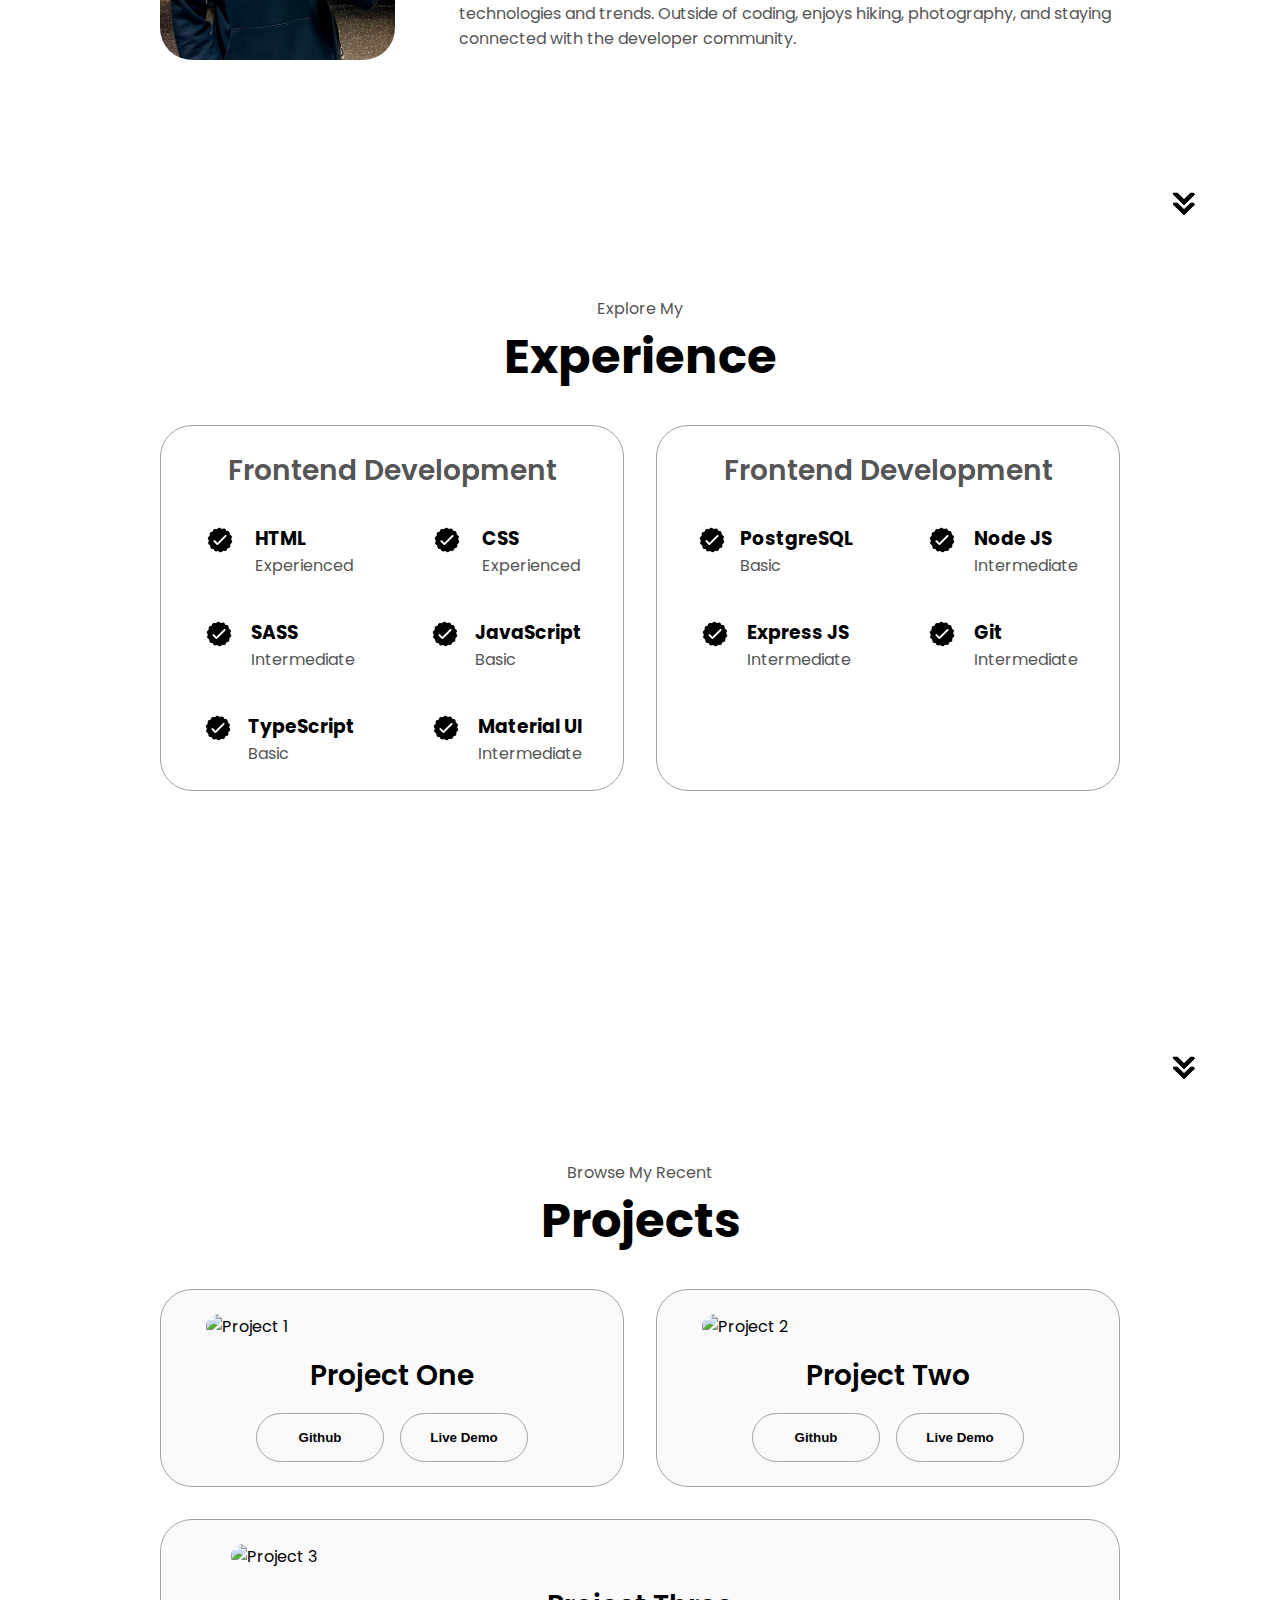
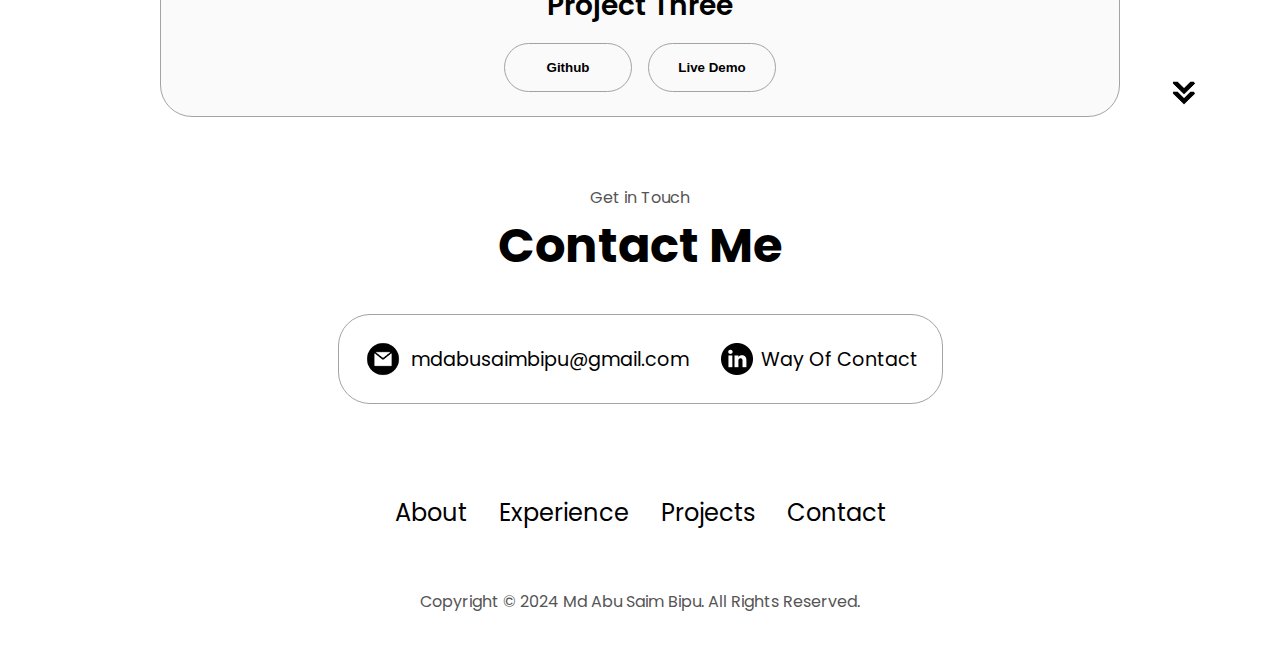
==== commit 29e650cd: "Update index.html" ====
--- a/index.html
+++ b/index.html
@@ -361,7 +361,7 @@
             alt="LinkedIn icon"
             class="icon contact-icon"
           />
-          <p><a href="contact.html">LinkedIn,Telegram,Facebook,Whatsapp,Email</a></p>
+          <p><a href="contact.html">Way Of Contact</a></p>
         </div>
       </div>
     </section>
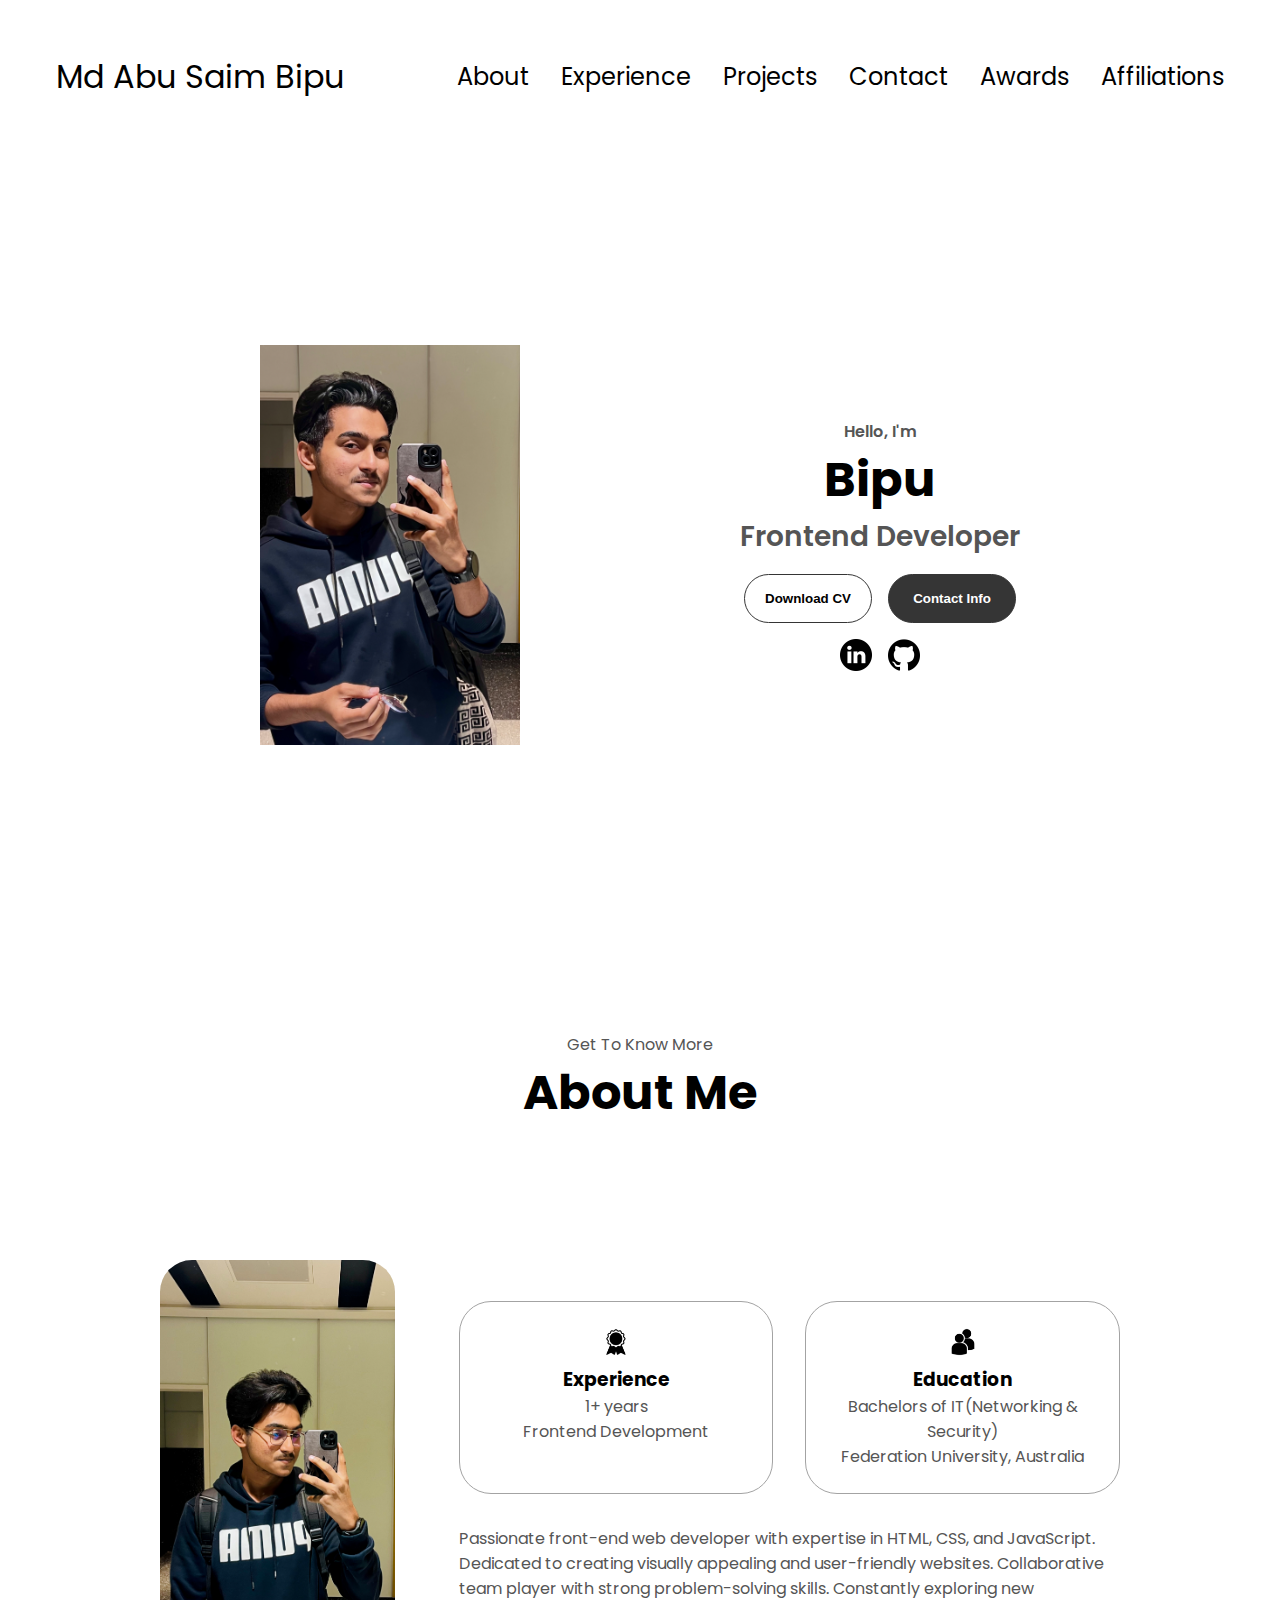
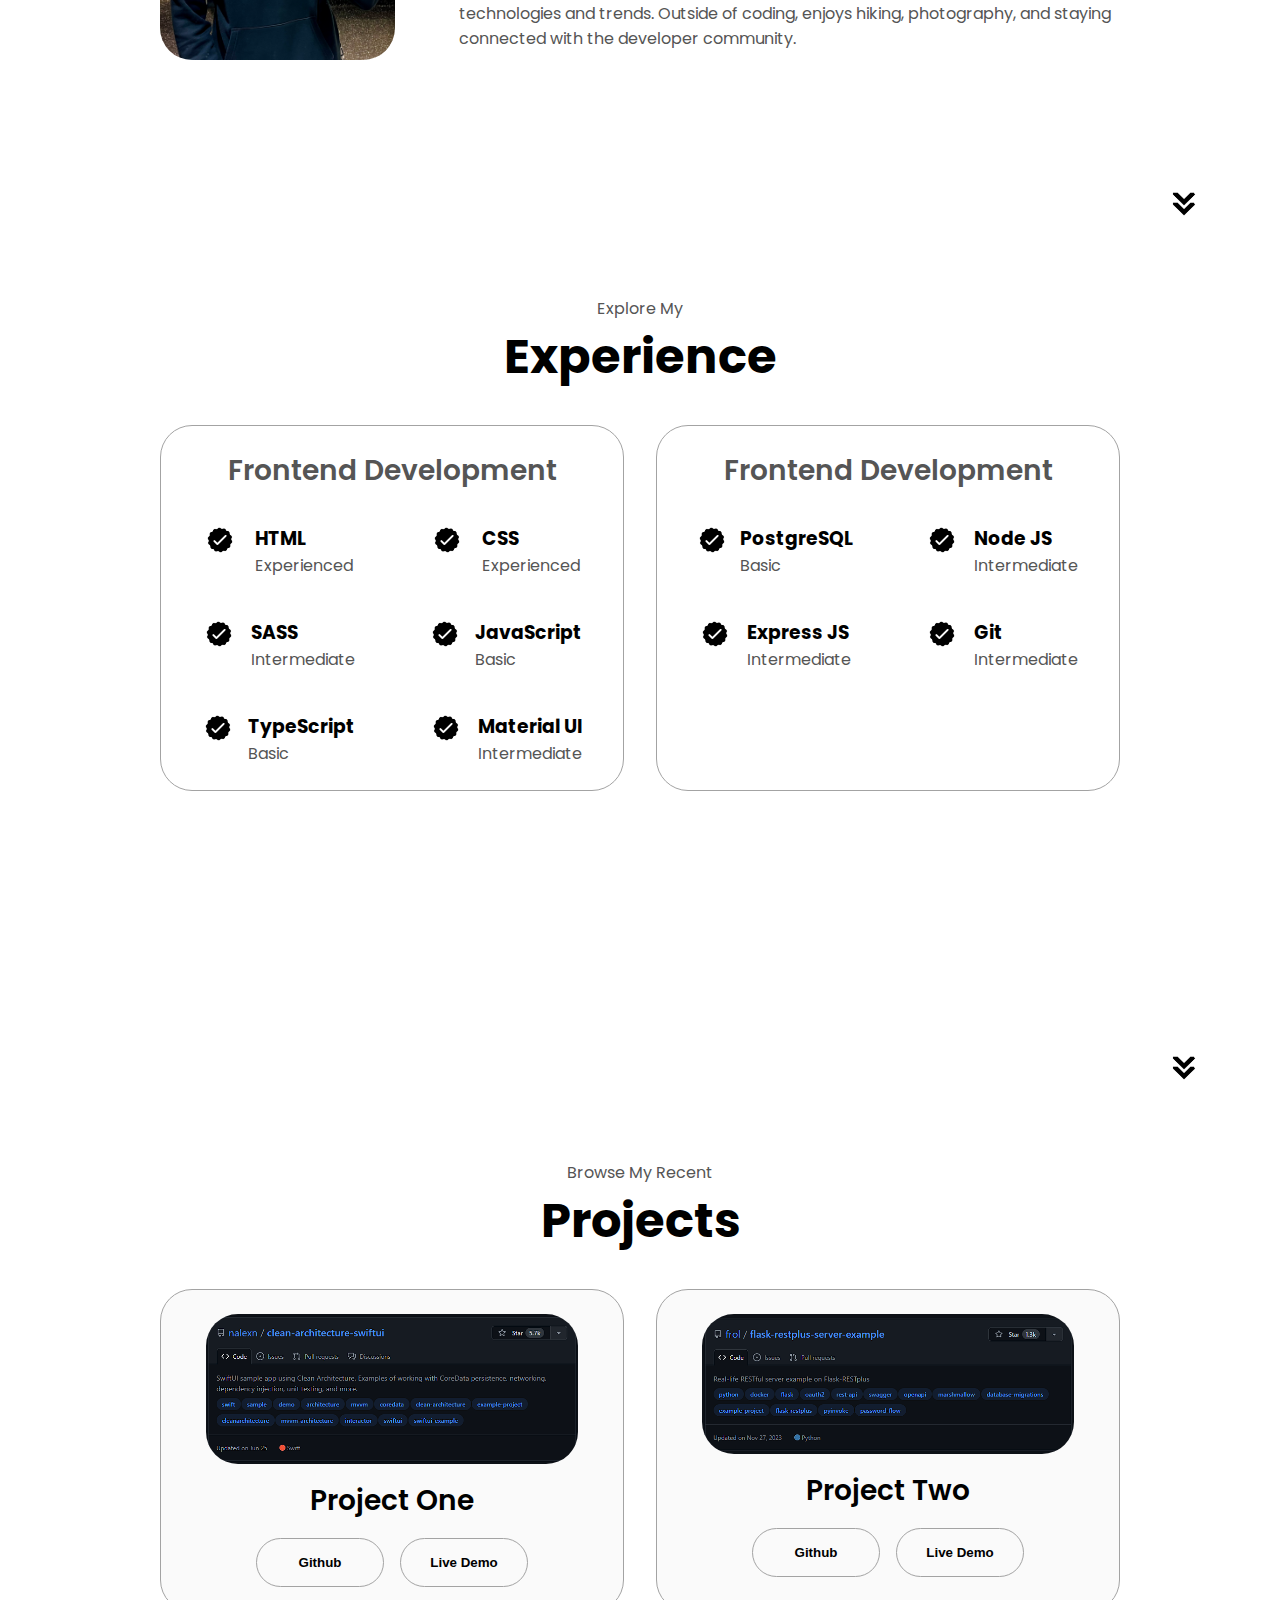
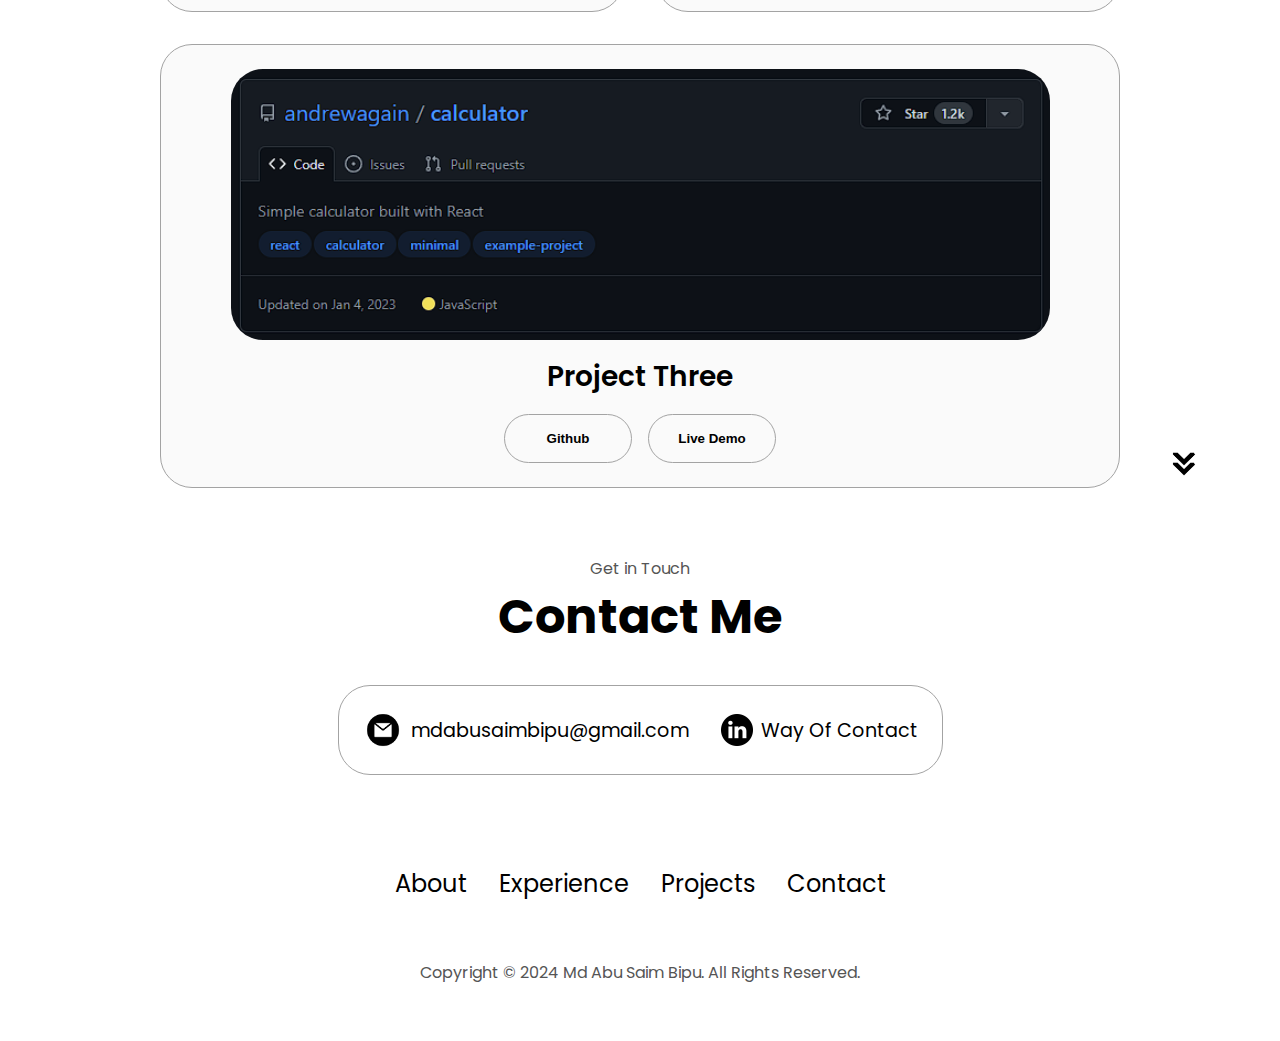
==== commit 1902cef8: "Update index.html" ====
--- a/index.html
+++ b/index.html
@@ -50,7 +50,7 @@
         <div class="btn-container">
           <button
             class="btn btn-color-2"
-            onclick="window.open('./assets/resume-example.pdf')"
+            onclick="window.open('Bipu Resume.pdf')"
           >
             Download CV
           </button>
@@ -69,7 +69,7 @@
             src="./assets/github.png"
             alt="My Github profile"
             class="icon"
-            onclick="location.href='https://github.com/'"
+            onclick="location.href='https://github.com/Bipu2937'"
           />
         </div>
       </div>
@@ -274,13 +274,13 @@
             <div class="btn-container">
               <button
                 class="btn btn-color-2 project-btn"
-                onclick="location.href='https://github.com/'"
+                onclick="location.href='https://github.com/nalexn/clean-architecture-swiftui'"
               >
                 Github
               </button>
               <button
                 class="btn btn-color-2 project-btn"
-                onclick="location.href='https://github.com/Siratul-Azim'"
+                onclick="location.href='https://github.com/nalexn/clean-architecture-swiftui'"
               >
                 Live Demo
               </button>
@@ -298,13 +298,13 @@
             <div class="btn-container">
               <button
                 class="btn btn-color-2 project-btn"
-                onclick="location.href='https://github.com/'"
+                onclick="location.href='https://github.com/frol/flask-restplus-server-example'"
               >
                 Github
               </button>
               <button
                 class="btn btn-color-2 project-btn"
-                onclick="location.href='https://github.com/'"
+                onclick="location.href='https://github.com/frol/flask-restplus-server-example'"
               >
                 Live Demo
               </button>
@@ -322,13 +322,13 @@
             <div class="btn-container">
               <button
                 class="btn btn-color-2 project-btn"
-                onclick="location.href='https://github.com/'"
+                onclick="location.href='https://github.com/andrewagain/calculator'"
               >
                 Github
               </button>
               <button
                 class="btn btn-color-2 project-btn"
-                onclick="location.href='https://github.com/'"
+                onclick="location.href='https://github.com/andrewagain/calculator'"
               >
                 Live Demo
               </button>
